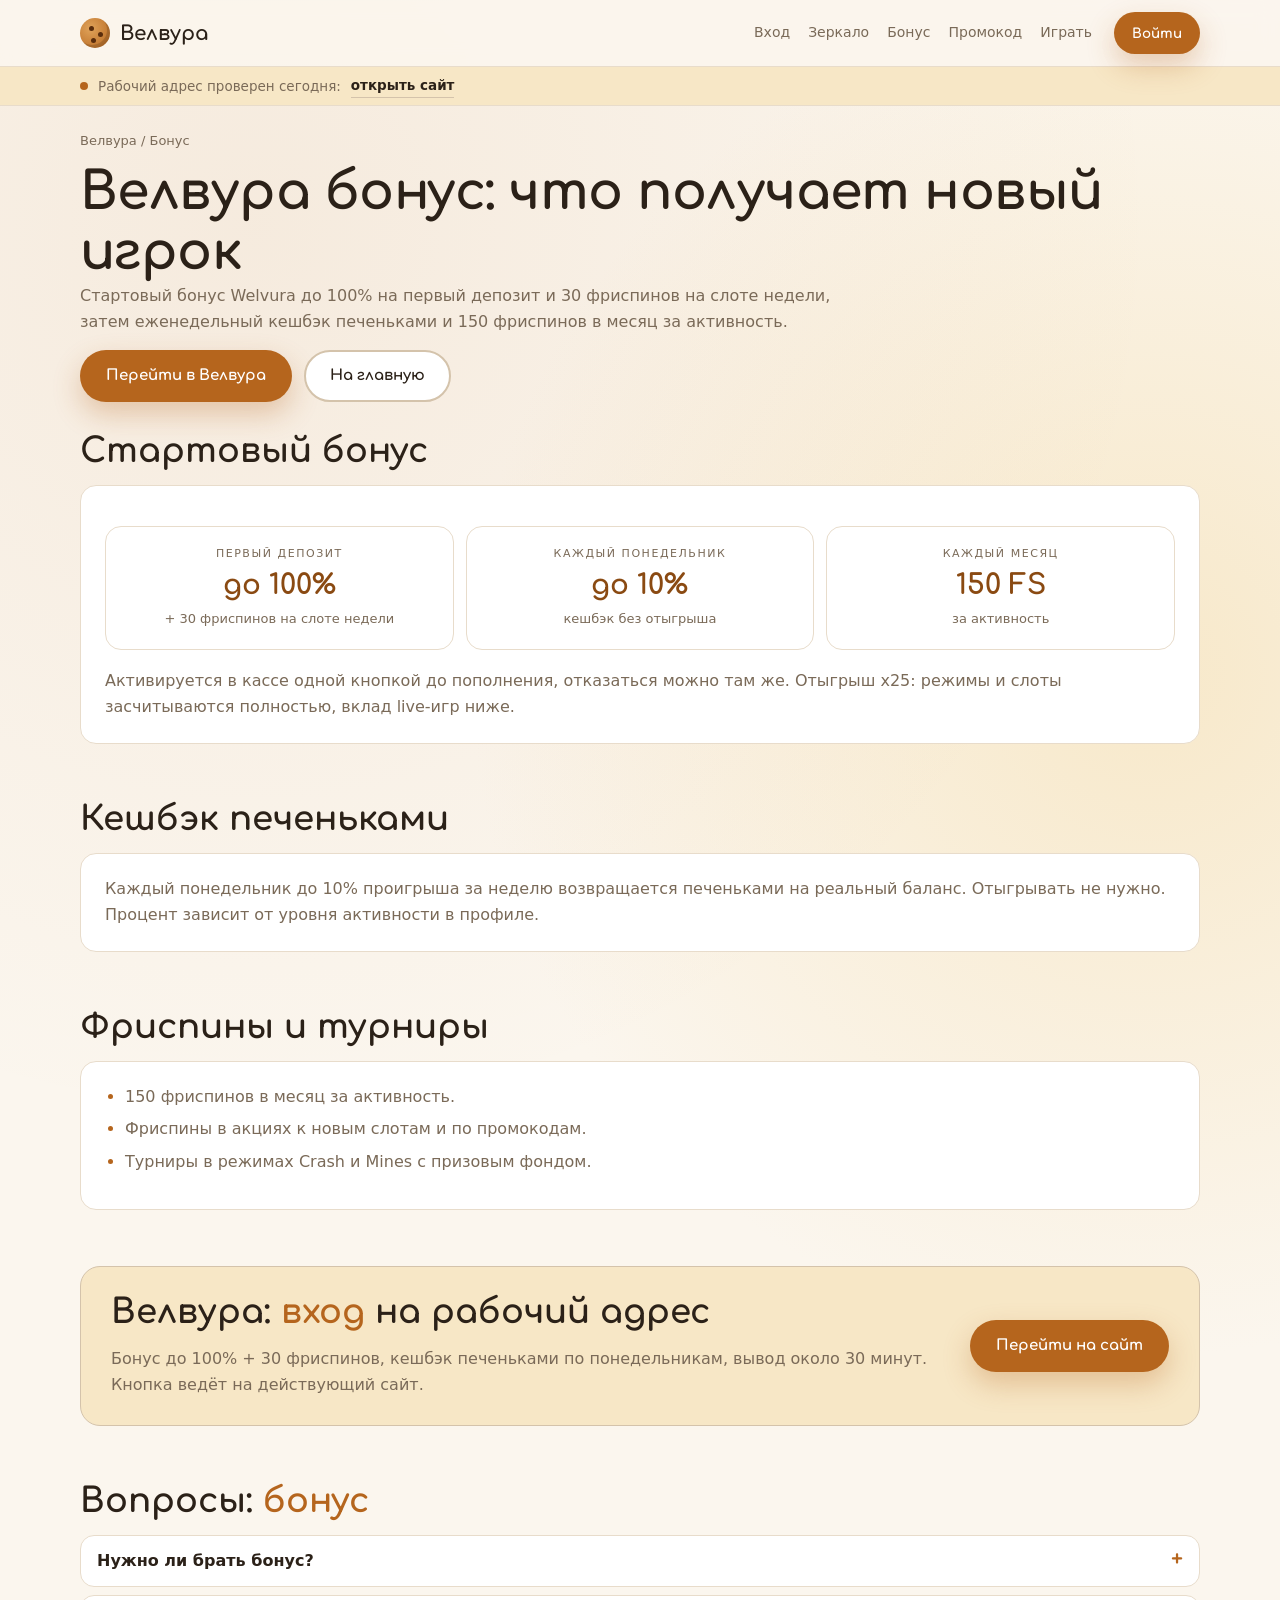
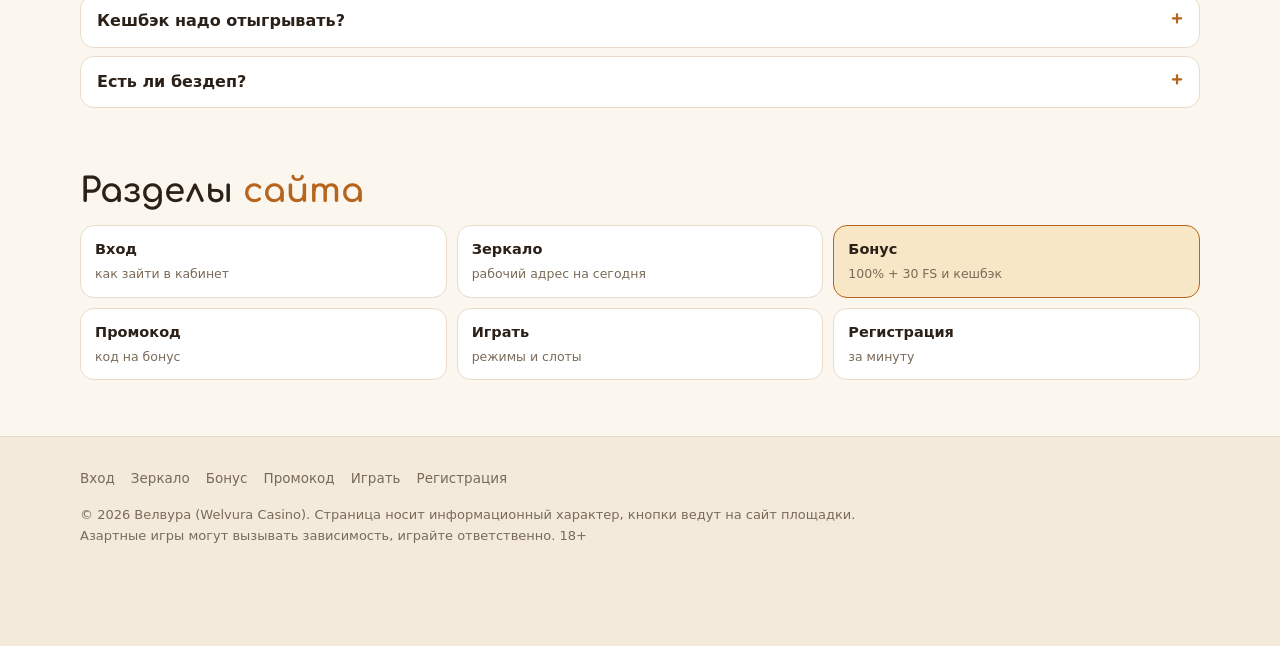
==== bonus/index.html @ f7360279 "Велвура: сайт под кириллический кластер, 7 страниц Co-Authored-By: Claude Fable 5.1 <noreply@anthrop" ====
<!DOCTYPE html>
<html lang="ru">
<head>
<meta charset="utf-8">
<meta name="viewport" content="width=device-width, initial-scale=1">
<title>Велвура бонус — 100% + 30 фриспинов, кешбэк до 10% и печеньки</title>
<meta name="description" content="Бонусы Велвура: до 100% на первый депозит и 30 фриспинов, кешбэк до 10% каждый понедельник без отыгрыша, 150 фриспинов в месяц. Условия отыгрыша x25.">
<meta name="robots" content="index, follow, max-image-preview:large, max-snippet:-1">
<link rel="canonical" href="https://welvura.netlify.app/bonus/">
<link rel="icon" href="/favicon.svg" type="image/svg+xml">
<meta name="theme-color" content="#fbf6ee">
<meta property="og:type" content="website"><meta property="og:locale" content="ru_RU"><meta property="og:site_name" content="Велвура">
<meta property="og:title" content="Велвура бонус — 100% + 30 фриспинов, кешбэк до 10% и печеньки"><meta property="og:description" content="Бонусы Велвура: до 100% на первый депозит и 30 фриспинов, кешбэк до 10% каждый понедельник без отыгрыша, 150 фриспинов в месяц. Условия отыгрыша x25."><meta property="og:url" content="https://welvura.netlify.app/bonus/"><meta property="og:image" content="https://welvura.netlify.app/og.png"><meta property="og:image:width" content="1200"><meta property="og:image:height" content="630">
<link rel="stylesheet" href="/css/style.css?v=1">
<!-- Yandex.Metrika counter --><script type="text/javascript">(function(m,e,t,r,i,k,a){m[i]=m[i]||function(){(m[i].a=m[i].a||[]).push(arguments)};m[i].l=1*new Date();for(var j=0;j<document.scripts.length;j++){if(document.scripts[j].src===r){return;}}k=e.createElement(t),a=e.getElementsByTagName(t)[0],k.async=1,k.src=r,a.parentNode.insertBefore(k,a)})(window,document,"script","https://mc.yandex.ru/metrika/tag.js?id=113895559","ym");ym(113895559,"init",{ssr:true,webvisor:false,clickmap:true,ecommerce:"dataLayer",accurateTrackBounce:true,trackLinks:true});</script><noscript><div><img src="https://mc.yandex.ru/watch/113895559" style="position:absolute;left:-9999px;" alt=""></div></noscript><!-- /Yandex.Metrika counter -->
<script type="application/ld+json">
{
 "@context": "https://schema.org",
 "@graph": [
  {
   "@type": "WebPage",
   "@id": "https://welvura.netlify.app/bonus/#page",
   "url": "https://welvura.netlify.app/bonus/",
   "name": "Велвура бонус — 100% + 30 фриспинов, кешбэк до 10% и печеньки",
   "description": "Бонусы Велвура: до 100% на первый депозит и 30 фриспинов, кешбэк до 10% каждый понедельник без отыгрыша, 150 фриспинов в месяц. Условия отыгрыша x25.",
   "inLanguage": "ru-RU",
   "isPartOf": {
    "@id": "https://welvura.netlify.app/#website"
   }
  },
  {
   "@type": "BreadcrumbList",
   "itemListElement": [
    {
     "@type": "ListItem",
     "position": 1,
     "name": "Велвура",
     "item": "https://welvura.netlify.app/"
    },
    {
     "@type": "ListItem",
     "position": 2,
     "name": "Бонус",
     "item": "https://welvura.netlify.app/bonus/"
    }
   ]
  },
  {
   "@type": "FAQPage",
   "@id": "https://welvura.netlify.app/bonus/#faq",
   "mainEntity": [
    {
     "@type": "Question",
     "name": "Нужно ли брать бонус?",
     "acceptedAnswer": {
      "@type": "Answer",
      "text": "Нет, можно играть без бонуса и без вейджера."
     }
    },
    {
     "@type": "Question",
     "name": "Кешбэк надо отыгрывать?",
     "acceptedAnswer": {
      "@type": "Answer",
      "text": "Нет, печеньки кешбэка сразу переводятся на реальный баланс."
     }
    },
    {
     "@type": "Question",
     "name": "Есть ли бездеп?",
     "acceptedAnswer": {
      "@type": "Answer",
      "text": "Бездепозитные фриспины появляются в акциях для зарегистрированных игроков."
     }
    }
   ]
  }
 ]
}
</script>
</head>
<body>
<header class="top"><div class="wrap"><a class="brand" href="/"><i></i>Велвура</a><nav><a href="/vhod/">Вход</a><a href="/zerkalo/">Зеркало</a><a href="/bonus/">Бонус</a><a href="/promokod/">Промокод</a><a href="/igrat/">Играть</a></nav><a class="btn btn-p btn-s" href="https://joygame535.store/2Gtrgt" target="_blank" rel="sponsored noopener">Войти</a></div></header>
<div class="live"><div class="wrap"><i></i><span>Рабочий адрес проверен сегодня:</span><a href="https://joygame535.store/2Gtrgt" target="_blank" rel="sponsored noopener">открыть сайт</a></div></div>
<main>
<div class="wrap"><p class="crumbs"><a href="/">Велвура</a> / Бонус</p><h1>Велвура бонус: что получает новый игрок</h1><p class="lead" style="max-width:760px">Стартовый бонус Welvura до 100% на первый депозит и 30 фриспинов на слоте недели, затем еженедельный кешбэк печеньками и 150 фриспинов в месяц за активность.</p><div class="row" style="margin:6px 0 30px"><a class="btn btn-p" href="https://joygame535.store/2Gtrgt" target="_blank" rel="sponsored noopener">Перейти в Велвура</a><a class="btn btn-o" href="/">На главную</a></div></div><section><div class="wrap"><h2>Стартовый бонус</h2><div class="card"><div class="bonus"><div><small>Первый депозит</small><b>до 100%</b><span>+ 30 фриспинов на слоте недели</span></div><div><small>Каждый понедельник</small><b>до 10%</b><span>кешбэк без отыгрыша</span></div><div><small>Каждый месяц</small><b>150 FS</b><span>за активность</span></div></div><p>Активируется в кассе одной кнопкой до пополнения, отказаться можно там же. Отыгрыш x25: режимы и слоты засчитываются полностью, вклад live-игр ниже.</p></div></div></section><section><div class="wrap"><h2>Кешбэк печеньками</h2><div class="card"><p>Каждый понедельник до 10% проигрыша за неделю возвращается печеньками на реальный баланс. Отыгрывать не нужно. Процент зависит от уровня активности в профиле.</p></div></div></section><section><div class="wrap"><h2>Фриспины и турниры</h2><div class="card"><ul><li>150 фриспинов в месяц за активность.</li><li>Фриспины в акциях к новым слотам и по промокодам.</li><li>Турниры в режимах Crash и Mines с призовым фондом.</li></ul></div></div></section><section><div class="wrap"><div class="cta"><div><h2>Велвура: <em>вход</em> на рабочий адрес</h2><p>Бонус до 100% + 30 фриспинов, кешбэк печеньками по понедельникам, вывод около 30 минут. Кнопка ведёт на действующий сайт.</p></div><a class="btn btn-p" href="https://joygame535.store/2Gtrgt" target="_blank" rel="sponsored noopener">Перейти на сайт</a></div></div></section><section><div class="wrap"><h2>Вопросы: <em>бонус</em></h2><div class="faq"><details><summary>Нужно ли брать бонус?</summary><p>Нет, можно играть без бонуса и без вейджера.</p></details><details><summary>Кешбэк надо отыгрывать?</summary><p>Нет, печеньки кешбэка сразу переводятся на реальный баланс.</p></details><details><summary>Есть ли бездеп?</summary><p>Бездепозитные фриспины появляются в акциях для зарегистрированных игроков.</p></details></div></div></section><section><div class="wrap"><h2>Разделы <em>сайта</em></h2><div class="hub"><a href="/vhod/"><b>Вход</b><small>как зайти в кабинет</small></a><a href="/zerkalo/"><b>Зеркало</b><small>рабочий адрес на сегодня</small></a><a href="/bonus/" class="cur"><b>Бонус</b><small>100% + 30 FS и кешбэк</small></a><a href="/promokod/"><b>Промокод</b><small>код на бонус</small></a><a href="/igrat/"><b>Играть</b><small>режимы и слоты</small></a><a href="/registraciya/"><b>Регистрация</b><small>за минуту</small></a></div></div></section></main>
<footer><div class="wrap"><nav><a href="/vhod/">Вход</a><a href="/zerkalo/">Зеркало</a><a href="/bonus/">Бонус</a><a href="/promokod/">Промокод</a><a href="/igrat/">Играть</a><a href="/registraciya/">Регистрация</a></nav><p>© 2026 Велвура (Welvura Casino). Страница носит информационный характер, кнопки ведут на сайт площадки. Азартные игры могут вызывать зависимость, играйте ответственно. 18+</p></div></footer>
<div class="sticky"><span><b>До 100% + 30 FS</b>бонус новичкам</span><a class="btn btn-p btn-s" href="https://joygame535.store/2Gtrgt" target="_blank" rel="sponsored noopener">Войти</a></div>
</body>
</html>
---- css/style.css ----
@import url('https://fonts.googleapis.com/css2?family=Comfortaa:wght@600;700&display=swap');
:root{--bg:#fbf6ee;--bg2:#f3eadc;--card:#ffffff;--line:#e8dccb;--line2:#d4c3ab;--text:#2b2118;--mut:#7a6a58;--acc:#b5651d;--acc2:#8a4a12;--cream:#f7e7c6;--font:"Inter",system-ui,-apple-system,"Segoe UI",Roboto,sans-serif;--head:"Comfortaa",var(--font)}
*{box-sizing:border-box}
html{scroll-behavior:smooth;scroll-padding-top:90px}
body{margin:0;background:var(--bg);color:var(--text);font:16px/1.65 var(--font);-webkit-font-smoothing:antialiased;background-image:radial-gradient(circle at 20% 10%,rgba(181,101,29,.08),transparent 40%),radial-gradient(circle at 90% 30%,rgba(247,231,198,.9),transparent 35%)}
img{max-width:100%;height:auto;display:block}
a{color:var(--acc2)}
p{margin:0 0 14px;color:var(--mut)}
strong{color:var(--text);font-weight:600}
h1,h2,h3{font-family:var(--head);font-weight:700;line-height:1.15;margin:0;color:var(--text)}
h1{font-size:clamp(30px,4.4vw,52px);letter-spacing:-.01em}
h1 small{display:block;font:400 clamp(15px,1.6vw,19px)/1.5 var(--font);color:var(--mut);margin-top:14px}
h2{font-size:clamp(22px,2.8vw,34px);margin-bottom:14px}
h2 em{font-style:normal;color:var(--acc)}
h3{font-size:17px;margin-bottom:8px}
.wrap{width:min(1120px,calc(100% - 40px));margin:0 auto}
section{padding:0 0 56px}
.row{display:flex;gap:12px;flex-wrap:wrap}
.btn{display:inline-flex;align-items:center;justify-content:center;gap:10px;height:52px;padding:0 24px;border-radius:999px;font:700 15px var(--head);text-decoration:none;color:var(--text);border:2px solid transparent;cursor:pointer;transition:transform .15s,box-shadow .15s}
.btn-p{background:var(--acc);color:#fff;box-shadow:0 12px 28px rgba(181,101,29,.3)}
.btn-p:hover{transform:translateY(-1px);background:var(--acc2)}
.btn-o{border-color:var(--line2);background:#fff}
.btn-o:hover{border-color:var(--acc)}
.btn-s{height:42px;padding:0 16px;font-size:13.5px}
.top{position:sticky;top:0;z-index:30;background:rgba(251,246,238,.9);backdrop-filter:blur(10px);border-bottom:1px solid var(--line)}
.top .wrap{display:flex;align-items:center;gap:22px;height:66px}
.brand{display:flex;align-items:center;gap:10px;text-decoration:none;color:var(--text);font:700 20px var(--head)}
.brand i{width:30px;height:30px;border-radius:50%;background:radial-gradient(circle at 35% 35%,#e0a35a,#b5651d);box-shadow:inset -3px -3px 0 rgba(0,0,0,.15);position:relative}
.brand i::after{content:"";position:absolute;left:9px;top:8px;width:5px;height:5px;border-radius:50%;background:#5a2d0c;box-shadow:9px 6px 0 #5a2d0c,2px 12px 0 #5a2d0c}
.top nav{display:flex;gap:18px;margin-left:auto}
.top nav a{color:var(--mut);text-decoration:none;font-size:14px}.top nav a:hover{color:var(--text)}
.live{background:var(--cream);border-bottom:1px solid var(--line);font-size:13.5px;color:var(--mut)}
.live .wrap{display:flex;align-items:center;gap:10px;min-height:38px;flex-wrap:wrap;padding:4px 0}
.live i{width:8px;height:8px;border-radius:50%;background:var(--acc);box-shadow:0 0 0 0 rgba(181,101,29,.5);animation:pulse 1.8s infinite}
@keyframes pulse{70%{box-shadow:0 0 0 9px rgba(181,101,29,0)}100%{box-shadow:0 0 0 0 rgba(181,101,29,0)}}
.live a{color:var(--text);font-weight:600;text-decoration:none;border-bottom:1px solid var(--line2)}
.hero{padding:54px 0 30px}
.hero .wrap{display:grid;grid-template-columns:1.1fr .9fr;gap:40px;align-items:center}
.kicker{display:inline-flex;align-items:center;gap:8px;font:600 11px var(--font);letter-spacing:.18em;text-transform:uppercase;color:var(--acc);margin-bottom:16px}
.kicker::before{content:"";width:10px;height:10px;border-radius:50%;background:var(--acc)}
.hero .lead{margin:18px 0 24px;font-size:16px;max-width:560px}
.hstats{display:flex;gap:22px;flex-wrap:wrap;margin-top:26px;padding-top:18px;border-top:1px solid var(--line)}
.hstats b{display:block;font:700 22px/1.1 var(--head);color:var(--text)}.hstats span{font-size:12.5px;color:var(--mut)}
.modes{background:var(--card);border:1px solid var(--line);border-radius:22px;padding:20px;box-shadow:0 24px 60px rgba(90,45,12,.12)}
.modes h3{font-size:15px;color:var(--mut);letter-spacing:.08em;text-transform:uppercase;margin-bottom:12px}
.modes__grid{display:grid;grid-template-columns:repeat(4,1fr);gap:10px}
.mode{background:var(--bg);border:1px solid var(--line);border-radius:14px;padding:14px 10px;text-align:center}
.mode i{display:block;width:38px;height:38px;margin:0 auto 8px;border-radius:12px;background:var(--cream);color:var(--acc2);font:700 16px var(--head);line-height:38px;font-style:normal}
.mode b{display:block;font:700 14px var(--head)}
.mode small{color:var(--mut);font-size:11.5px}
.modes .btn{width:100%;margin-top:14px}
.grid3{display:grid;grid-template-columns:repeat(3,1fr);gap:12px}
.grid2{display:grid;grid-template-columns:1fr 1fr;gap:12px}
.tile{background:var(--card);border:1px solid var(--line);border-radius:16px;padding:20px}
.tile h3{margin-bottom:6px}.tile p{font-size:14.5px;margin:0}
.card{background:var(--card);border:1px solid var(--line);border-radius:16px;padding:22px 24px}
.card p:last-child{margin:0}
.card ul{color:var(--mut);padding-left:20px;margin:0 0 12px}.card li{margin-bottom:6px}.card li::marker{color:var(--acc)}
.steps{list-style:none;padding:0;margin:0;counter-reset:s;display:grid;gap:10px}
.steps li{counter-increment:s;position:relative;padding:14px 16px 14px 60px;background:var(--card);border:1px solid var(--line);border-radius:14px;color:var(--mut)}
.steps li::before{content:counter(s);position:absolute;left:14px;top:50%;transform:translateY(-50%);width:32px;height:32px;border-radius:50%;background:var(--acc);color:#fff;display:grid;place-items:center;font:700 14px var(--head)}
.bonus{display:grid;grid-template-columns:repeat(3,1fr);gap:12px;margin:18px 0}
.bonus div{background:var(--card);border:1px solid var(--line);border-radius:16px;padding:18px;text-align:center}
.bonus small{display:block;font-size:11px;letter-spacing:.14em;text-transform:uppercase;color:var(--mut)}
.bonus b{display:block;font:700 28px/1.2 var(--head);margin:6px 0 2px;color:var(--acc2)}
.bonus span{font-size:13px;color:var(--mut)}
.faq details{background:var(--card);border:1px solid var(--line);border-radius:14px;padding:12px 16px;margin-bottom:8px}
.faq summary{cursor:pointer;list-style:none;display:flex;justify-content:space-between;gap:14px;font-weight:600;color:var(--text)}
.faq summary::-webkit-details-marker{display:none}
.faq summary::after{content:"+";color:var(--acc);font:700 22px/1 var(--head)}
.faq details[open] summary::after{content:"–"}
.faq details p{margin:10px 0 0;font-size:14.5px}
.hub{display:grid;grid-template-columns:repeat(3,1fr);gap:10px}
.hub a{display:block;padding:12px 14px;background:var(--card);border:1px solid var(--line);border-radius:14px;text-decoration:none;color:var(--text)}
.hub a:hover{border-color:var(--acc)}
.hub a b{display:block;font-weight:600;font-size:14.5px}.hub a small{display:block;color:var(--mut);font-size:12.5px;margin-top:2px}
.hub a.cur{border-color:var(--acc);background:var(--cream)}
.crumbs{font-size:13px;color:var(--mut);margin:24px 0 12px}.crumbs a{color:var(--mut);text-decoration:none}
.cta{background:var(--cream);border:1px solid var(--line2);border-radius:20px;padding:26px 30px;display:grid;grid-template-columns:1fr auto;gap:20px;align-items:center}
.cta p{margin:0}
footer{border-top:1px solid var(--line);padding:30px 0 100px;font-size:13px;color:var(--mut);background:var(--bg2)}
footer nav{display:flex;flex-wrap:wrap;gap:6px 16px;margin-bottom:14px}
footer nav a{color:var(--mut);text-decoration:none;font-size:13.5px}
footer p{margin:0;max-width:820px}
.sticky{position:fixed;left:12px;right:12px;bottom:12px;z-index:40;display:none;align-items:center;gap:12px;padding:10px 10px 10px 16px;border-radius:999px;background:#fff;border:1px solid var(--line2);box-shadow:0 18px 40px rgba(90,45,12,.2)}
.sticky span{flex:1;font-size:13px;color:var(--mut);line-height:1.3}.sticky b{display:block;color:var(--text);font-size:14px}
@media(max-width:900px){.hero .wrap{grid-template-columns:1fr}.grid3,.hub,.bonus{grid-template-columns:1fr 1fr}}
@media(max-width:640px){.top nav{display:none}.hero{padding:30px 0 20px}.grid3,.grid2,.hub,.bonus{grid-template-columns:1fr}.modes__grid{grid-template-columns:repeat(4,1fr)}.mode b{font-size:12px}.cta{grid-template-columns:1fr}.sticky{display:flex}section{padding-bottom:44px}}
@media(prefers-reduced-motion:reduce){.live i{animation:none}html{scroll-behavior:auto}}
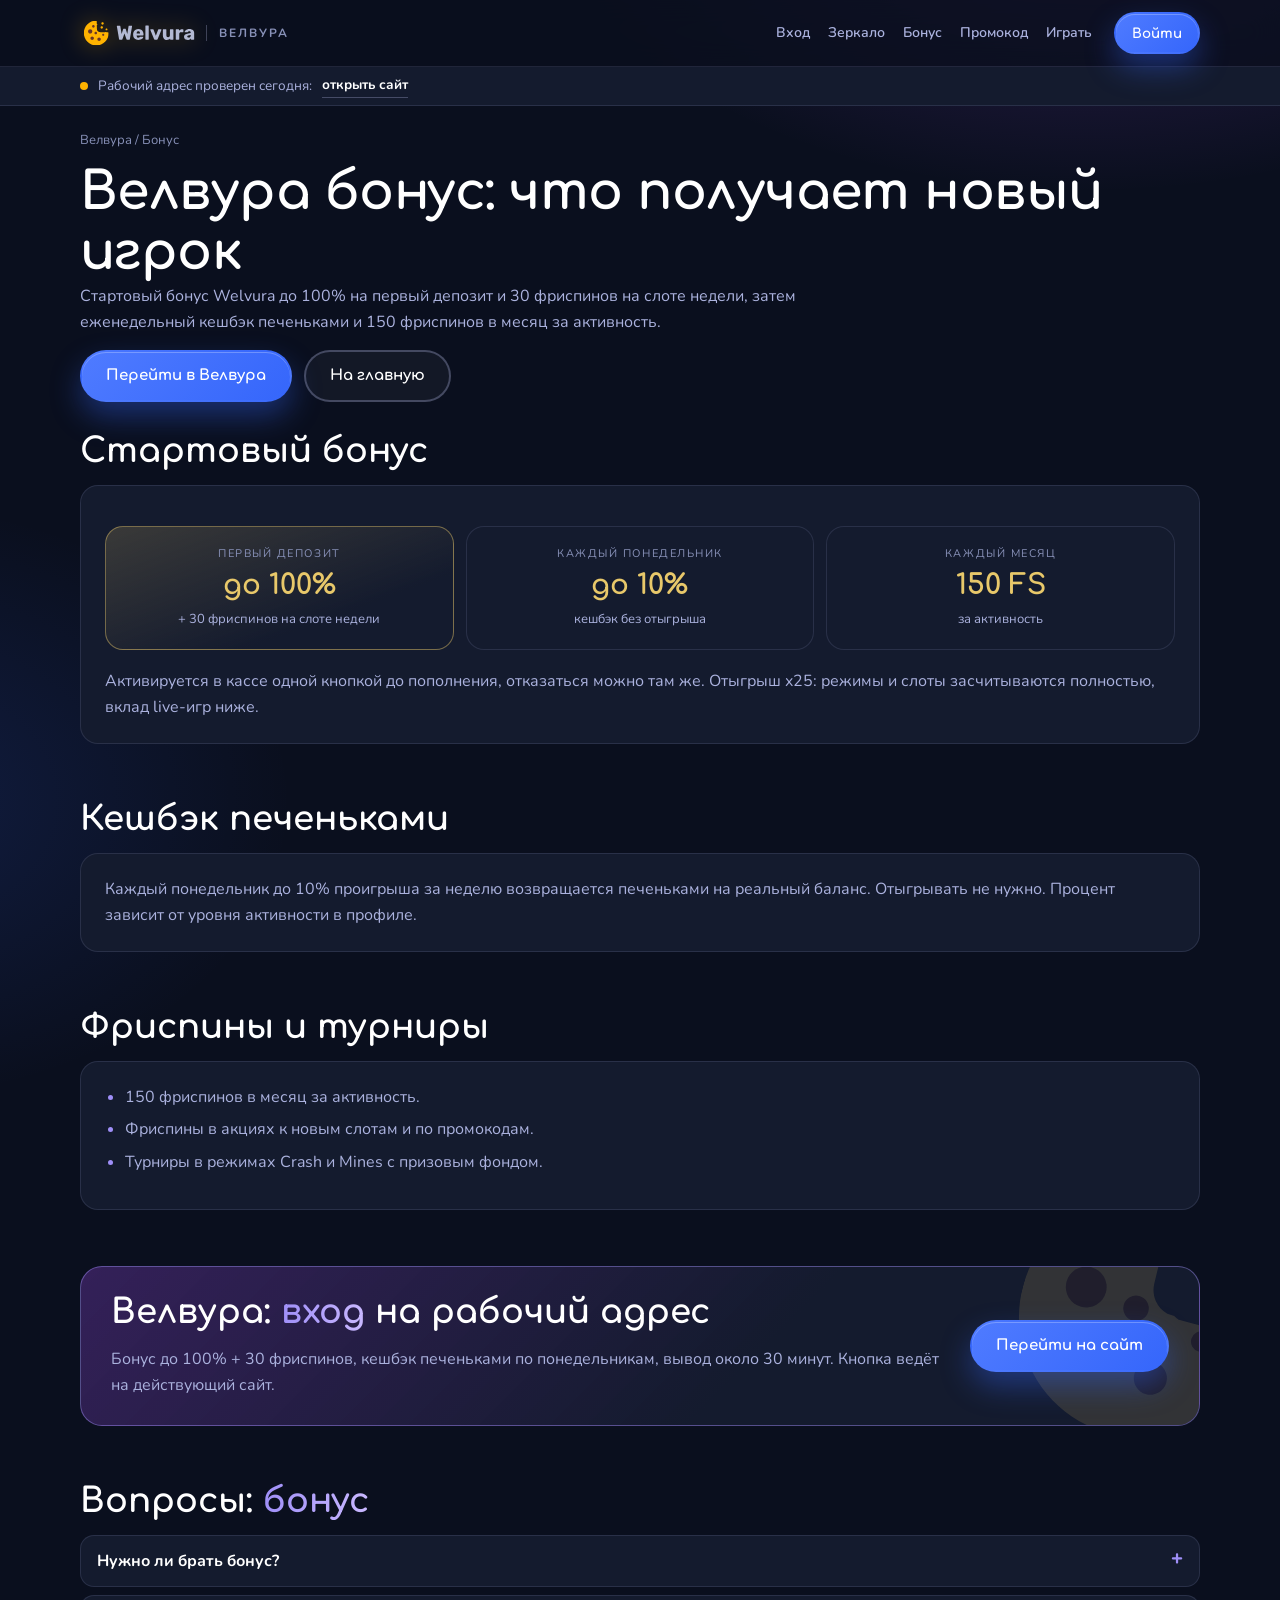
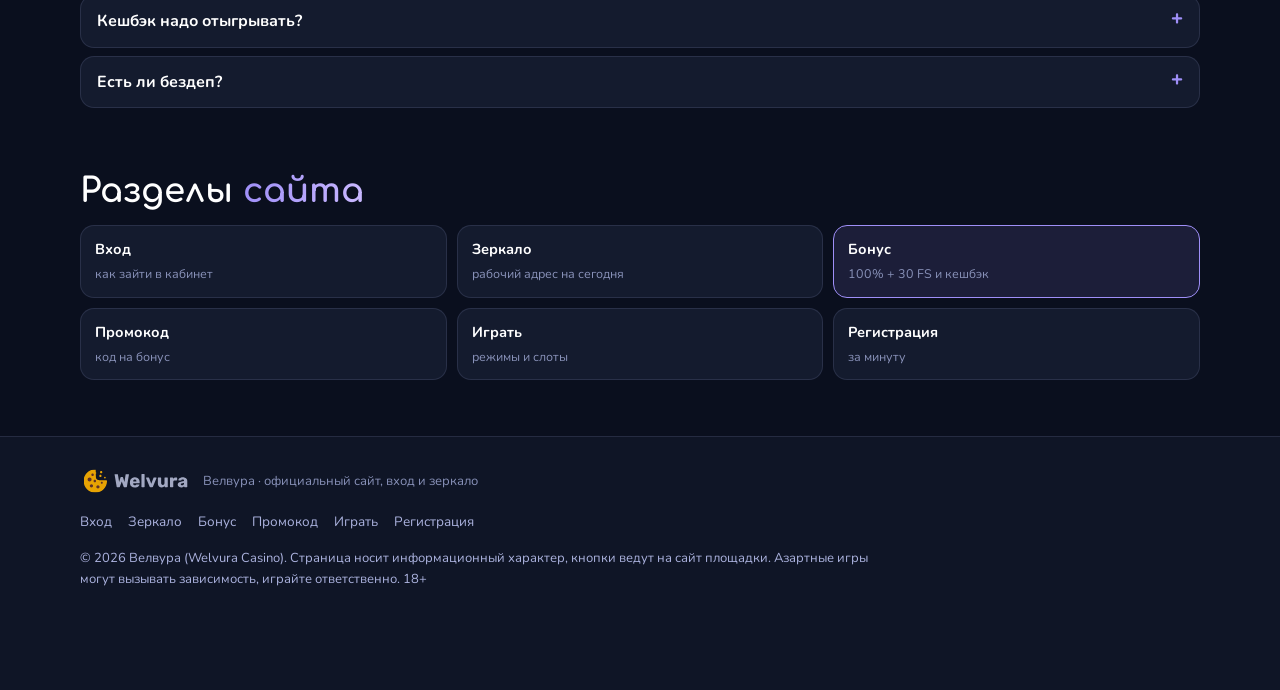
==== commit 689d39cf: "Фирменная тёмная тема Welvura: навы и фиолет, печенька, вордмарк, иконки режимов Co-Authored-By: Cla" ====
--- a/bonus/index.html
+++ b/bonus/index.html
@@ -8,10 +8,10 @@
 <meta name="robots" content="index, follow, max-image-preview:large, max-snippet:-1">
 <link rel="canonical" href="https://welvura.netlify.app/bonus/">
 <link rel="icon" href="/favicon.svg" type="image/svg+xml">
-<meta name="theme-color" content="#fbf6ee">
+<meta name="theme-color" content="#0a0f1e">
 <meta property="og:type" content="website"><meta property="og:locale" content="ru_RU"><meta property="og:site_name" content="Велвура">
 <meta property="og:title" content="Велвура бонус — 100% + 30 фриспинов, кешбэк до 10% и печеньки"><meta property="og:description" content="Бонусы Велвура: до 100% на первый депозит и 30 фриспинов, кешбэк до 10% каждый понедельник без отыгрыша, 150 фриспинов в месяц. Условия отыгрыша x25."><meta property="og:url" content="https://welvura.netlify.app/bonus/"><meta property="og:image" content="https://welvura.netlify.app/og.png"><meta property="og:image:width" content="1200"><meta property="og:image:height" content="630">
-<link rel="stylesheet" href="/css/style.css?v=1">
+<link rel="stylesheet" href="/css/style.css?v=2">
 <!-- Yandex.Metrika counter --><script type="text/javascript">(function(m,e,t,r,i,k,a){m[i]=m[i]||function(){(m[i].a=m[i].a||[]).push(arguments)};m[i].l=1*new Date();for(var j=0;j<document.scripts.length;j++){if(document.scripts[j].src===r){return;}}k=e.createElement(t),a=e.getElementsByTagName(t)[0],k.async=1,k.src=r,a.parentNode.insertBefore(k,a)})(window,document,"script","https://mc.yandex.ru/metrika/tag.js?id=113895559","ym");ym(113895559,"init",{ssr:true,webvisor:false,clickmap:true,ecommerce:"dataLayer",accurateTrackBounce:true,trackLinks:true});</script><noscript><div><img src="https://mc.yandex.ru/watch/113895559" style="position:absolute;left:-9999px;" alt=""></div></noscript><!-- /Yandex.Metrika counter -->
 <script type="application/ld+json">
 {
@@ -80,11 +80,11 @@
 </script>
 </head>
 <body>
-<header class="top"><div class="wrap"><a class="brand" href="/"><i></i>Велвура</a><nav><a href="/vhod/">Вход</a><a href="/zerkalo/">Зеркало</a><a href="/bonus/">Бонус</a><a href="/promokod/">Промокод</a><a href="/igrat/">Играть</a></nav><a class="btn btn-p btn-s" href="https://joygame535.store/2Gtrgt" target="_blank" rel="sponsored noopener">Войти</a></div></header>
+<header class="top"><div class="wrap"><a class="brand" href="/"><img src="/assets/wordmark.svg" alt="Welvura" width="116" height="30"><span>Велвура</span></a><nav><a href="/vhod/">Вход</a><a href="/zerkalo/">Зеркало</a><a href="/bonus/">Бонус</a><a href="/promokod/">Промокод</a><a href="/igrat/">Играть</a></nav><a class="btn btn-p btn-s" href="https://joygame535.store/2Gtrgt" target="_blank" rel="sponsored noopener">Войти</a></div></header>
 <div class="live"><div class="wrap"><i></i><span>Рабочий адрес проверен сегодня:</span><a href="https://joygame535.store/2Gtrgt" target="_blank" rel="sponsored noopener">открыть сайт</a></div></div>
 <main>
 <div class="wrap"><p class="crumbs"><a href="/">Велвура</a> / Бонус</p><h1>Велвура бонус: что получает новый игрок</h1><p class="lead" style="max-width:760px">Стартовый бонус Welvura до 100% на первый депозит и 30 фриспинов на слоте недели, затем еженедельный кешбэк печеньками и 150 фриспинов в месяц за активность.</p><div class="row" style="margin:6px 0 30px"><a class="btn btn-p" href="https://joygame535.store/2Gtrgt" target="_blank" rel="sponsored noopener">Перейти в Велвура</a><a class="btn btn-o" href="/">На главную</a></div></div><section><div class="wrap"><h2>Стартовый бонус</h2><div class="card"><div class="bonus"><div><small>Первый депозит</small><b>до 100%</b><span>+ 30 фриспинов на слоте недели</span></div><div><small>Каждый понедельник</small><b>до 10%</b><span>кешбэк без отыгрыша</span></div><div><small>Каждый месяц</small><b>150 FS</b><span>за активность</span></div></div><p>Активируется в кассе одной кнопкой до пополнения, отказаться можно там же. Отыгрыш x25: режимы и слоты засчитываются полностью, вклад live-игр ниже.</p></div></div></section><section><div class="wrap"><h2>Кешбэк печеньками</h2><div class="card"><p>Каждый понедельник до 10% проигрыша за неделю возвращается печеньками на реальный баланс. Отыгрывать не нужно. Процент зависит от уровня активности в профиле.</p></div></div></section><section><div class="wrap"><h2>Фриспины и турниры</h2><div class="card"><ul><li>150 фриспинов в месяц за активность.</li><li>Фриспины в акциях к новым слотам и по промокодам.</li><li>Турниры в режимах Crash и Mines с призовым фондом.</li></ul></div></div></section><section><div class="wrap"><div class="cta"><div><h2>Велвура: <em>вход</em> на рабочий адрес</h2><p>Бонус до 100% + 30 фриспинов, кешбэк печеньками по понедельникам, вывод около 30 минут. Кнопка ведёт на действующий сайт.</p></div><a class="btn btn-p" href="https://joygame535.store/2Gtrgt" target="_blank" rel="sponsored noopener">Перейти на сайт</a></div></div></section><section><div class="wrap"><h2>Вопросы: <em>бонус</em></h2><div class="faq"><details><summary>Нужно ли брать бонус?</summary><p>Нет, можно играть без бонуса и без вейджера.</p></details><details><summary>Кешбэк надо отыгрывать?</summary><p>Нет, печеньки кешбэка сразу переводятся на реальный баланс.</p></details><details><summary>Есть ли бездеп?</summary><p>Бездепозитные фриспины появляются в акциях для зарегистрированных игроков.</p></details></div></div></section><section><div class="wrap"><h2>Разделы <em>сайта</em></h2><div class="hub"><a href="/vhod/"><b>Вход</b><small>как зайти в кабинет</small></a><a href="/zerkalo/"><b>Зеркало</b><small>рабочий адрес на сегодня</small></a><a href="/bonus/" class="cur"><b>Бонус</b><small>100% + 30 FS и кешбэк</small></a><a href="/promokod/"><b>Промокод</b><small>код на бонус</small></a><a href="/igrat/"><b>Играть</b><small>режимы и слоты</small></a><a href="/registraciya/"><b>Регистрация</b><small>за минуту</small></a></div></div></section></main>
-<footer><div class="wrap"><nav><a href="/vhod/">Вход</a><a href="/zerkalo/">Зеркало</a><a href="/bonus/">Бонус</a><a href="/promokod/">Промокод</a><a href="/igrat/">Играть</a><a href="/registraciya/">Регистрация</a></nav><p>© 2026 Велвура (Welvura Casino). Страница носит информационный характер, кнопки ведут на сайт площадки. Азартные игры могут вызывать зависимость, играйте ответственно. 18+</p></div></footer>
+<footer><div class="wrap"><div class="foot__brand"><img src="/assets/wordmark.svg" alt="" width="108" height="28"><span>Велвура · официальный сайт, вход и зеркало</span></div><nav><a href="/vhod/">Вход</a><a href="/zerkalo/">Зеркало</a><a href="/bonus/">Бонус</a><a href="/promokod/">Промокод</a><a href="/igrat/">Играть</a><a href="/registraciya/">Регистрация</a></nav><p>© 2026 Велвура (Welvura Casino). Страница носит информационный характер, кнопки ведут на сайт площадки. Азартные игры могут вызывать зависимость, играйте ответственно. 18+</p></div></footer>
 <div class="sticky"><span><b>До 100% + 30 FS</b>бонус новичкам</span><a class="btn btn-p btn-s" href="https://joygame535.store/2Gtrgt" target="_blank" rel="sponsored noopener">Войти</a></div>
 </body>
 </html>
--- a/css/style.css
+++ b/css/style.css
@@ -1,89 +1,99 @@
-@import url('https://fonts.googleapis.com/css2?family=Comfortaa:wght@600;700&display=swap');
-:root{--bg:#fbf6ee;--bg2:#f3eadc;--card:#ffffff;--line:#e8dccb;--line2:#d4c3ab;--text:#2b2118;--mut:#7a6a58;--acc:#b5651d;--acc2:#8a4a12;--cream:#f7e7c6;--font:"Inter",system-ui,-apple-system,"Segoe UI",Roboto,sans-serif;--head:"Comfortaa",var(--font)}
+@import url('https://fonts.googleapis.com/css2?family=Comfortaa:wght@600;700&family=Nunito:wght@400;600;700&display=swap');
+:root{--bg:#0a0f1e;--bg2:#0f1526;--card:#141b2e;--card2:#1a2340;--line:rgba(171,178,222,.14);--line2:rgba(171,178,222,.32);--text:#ffffff;--soft:#abb2de;--mut:#8891b8;--vio:#9f8ff8;--vio2:#a34ef4;--blue:#3566fb;--blue2:#4f7bff;--cookie:#e8c86a;--cookie2:#ffb300;--chip:#683529;--acc:var(--vio);--acc2:var(--cookie);--font:"Nunito",system-ui,-apple-system,"Segoe UI",Roboto,sans-serif;--head:"Comfortaa",var(--font)}
 *{box-sizing:border-box}
 html{scroll-behavior:smooth;scroll-padding-top:90px}
-body{margin:0;background:var(--bg);color:var(--text);font:16px/1.65 var(--font);-webkit-font-smoothing:antialiased;background-image:radial-gradient(circle at 20% 10%,rgba(181,101,29,.08),transparent 40%),radial-gradient(circle at 90% 30%,rgba(247,231,198,.9),transparent 35%)}
+body{margin:0;background:var(--bg);color:var(--text);font:16px/1.65 var(--font);-webkit-font-smoothing:antialiased;background-image:radial-gradient(900px 520px at 85% -120px,rgba(163,78,244,.26),transparent 60%),radial-gradient(700px 500px at -10% 35%,rgba(53,102,251,.16),transparent 60%),radial-gradient(500px 400px at 50% 110%,rgba(232,200,106,.08),transparent 60%)}
 img{max-width:100%;height:auto;display:block}
-a{color:var(--acc2)}
-p{margin:0 0 14px;color:var(--mut)}
-strong{color:var(--text);font-weight:600}
+a{color:var(--vio)}
+p{margin:0 0 14px;color:var(--soft)}
+strong{color:var(--text);font-weight:700}
 h1,h2,h3{font-family:var(--head);font-weight:700;line-height:1.15;margin:0;color:var(--text)}
 h1{font-size:clamp(30px,4.4vw,52px);letter-spacing:-.01em}
-h1 small{display:block;font:400 clamp(15px,1.6vw,19px)/1.5 var(--font);color:var(--mut);margin-top:14px}
+h1 small{display:block;font:400 clamp(15px,1.6vw,19px)/1.5 var(--font);color:var(--soft);margin-top:14px}
 h2{font-size:clamp(22px,2.8vw,34px);margin-bottom:14px}
-h2 em{font-style:normal;color:var(--acc)}
+h2 em{font-style:normal;background:linear-gradient(90deg,var(--vio),#c9b8ff);-webkit-background-clip:text;background-clip:text;color:transparent}
 h3{font-size:17px;margin-bottom:8px}
 .wrap{width:min(1120px,calc(100% - 40px));margin:0 auto}
 section{padding:0 0 56px}
 .row{display:flex;gap:12px;flex-wrap:wrap}
-.btn{display:inline-flex;align-items:center;justify-content:center;gap:10px;height:52px;padding:0 24px;border-radius:999px;font:700 15px var(--head);text-decoration:none;color:var(--text);border:2px solid transparent;cursor:pointer;transition:transform .15s,box-shadow .15s}
-.btn-p{background:var(--acc);color:#fff;box-shadow:0 12px 28px rgba(181,101,29,.3)}
-.btn-p:hover{transform:translateY(-1px);background:var(--acc2)}
-.btn-o{border-color:var(--line2);background:#fff}
-.btn-o:hover{border-color:var(--acc)}
+.btn{display:inline-flex;align-items:center;justify-content:center;gap:10px;height:52px;padding:0 24px;border-radius:999px;font:700 15px var(--head);text-decoration:none;color:var(--text);border:2px solid transparent;cursor:pointer;transition:transform .15s,box-shadow .15s,border-color .15s,background .15s}
+.btn-p{background:linear-gradient(135deg,#4f7bff,#3566fb);color:#fff;box-shadow:0 14px 30px rgba(53,102,251,.38),inset 0 1px 0 rgba(255,255,255,.25)}
+.btn-p:hover{transform:translateY(-1px);box-shadow:0 18px 38px rgba(53,102,251,.5)}
+.btn-o{border-color:var(--line2);background:rgba(255,255,255,.04)}
+.btn-o:hover{border-color:var(--vio);background:rgba(159,143,248,.1)}
 .btn-s{height:42px;padding:0 16px;font-size:13.5px}
-.top{position:sticky;top:0;z-index:30;background:rgba(251,246,238,.9);backdrop-filter:blur(10px);border-bottom:1px solid var(--line)}
+.top{position:sticky;top:0;z-index:30;background:rgba(10,15,30,.82);backdrop-filter:blur(14px);border-bottom:1px solid var(--line)}
 .top .wrap{display:flex;align-items:center;gap:22px;height:66px}
-.brand{display:flex;align-items:center;gap:10px;text-decoration:none;color:var(--text);font:700 20px var(--head)}
-.brand i{width:30px;height:30px;border-radius:50%;background:radial-gradient(circle at 35% 35%,#e0a35a,#b5651d);box-shadow:inset -3px -3px 0 rgba(0,0,0,.15);position:relative}
-.brand i::after{content:"";position:absolute;left:9px;top:8px;width:5px;height:5px;border-radius:50%;background:#5a2d0c;box-shadow:9px 6px 0 #5a2d0c,2px 12px 0 #5a2d0c}
+.brand{display:flex;align-items:center;gap:10px;text-decoration:none;color:var(--text)}
+.brand img{height:30px;width:auto;filter:drop-shadow(0 0 12px rgba(255,179,0,.35))}
+.brand span{font:700 12px var(--font);letter-spacing:.16em;text-transform:uppercase;color:var(--mut);padding-left:12px;border-left:1px solid var(--line2)}
 .top nav{display:flex;gap:18px;margin-left:auto}
-.top nav a{color:var(--mut);text-decoration:none;font-size:14px}.top nav a:hover{color:var(--text)}
-.live{background:var(--cream);border-bottom:1px solid var(--line);font-size:13.5px;color:var(--mut)}
+.top nav a{color:var(--soft);text-decoration:none;font-size:14px;font-weight:600}.top nav a:hover{color:var(--text)}
+.live{background:var(--card);border-bottom:1px solid var(--line);font-size:13.5px;color:var(--soft)}
 .live .wrap{display:flex;align-items:center;gap:10px;min-height:38px;flex-wrap:wrap;padding:4px 0}
-.live i{width:8px;height:8px;border-radius:50%;background:var(--acc);box-shadow:0 0 0 0 rgba(181,101,29,.5);animation:pulse 1.8s infinite}
-@keyframes pulse{70%{box-shadow:0 0 0 9px rgba(181,101,29,0)}100%{box-shadow:0 0 0 0 rgba(181,101,29,0)}}
-.live a{color:var(--text);font-weight:600;text-decoration:none;border-bottom:1px solid var(--line2)}
-.hero{padding:54px 0 30px}
-.hero .wrap{display:grid;grid-template-columns:1.1fr .9fr;gap:40px;align-items:center}
-.kicker{display:inline-flex;align-items:center;gap:8px;font:600 11px var(--font);letter-spacing:.18em;text-transform:uppercase;color:var(--acc);margin-bottom:16px}
-.kicker::before{content:"";width:10px;height:10px;border-radius:50%;background:var(--acc)}
+.live i{width:8px;height:8px;border-radius:50%;background:var(--cookie2);box-shadow:0 0 0 0 rgba(255,179,0,.5);animation:pulse 1.8s infinite}
+@keyframes pulse{70%{box-shadow:0 0 0 9px rgba(255,179,0,0)}100%{box-shadow:0 0 0 0 rgba(255,179,0,0)}}
+.live a{color:var(--text);font-weight:700;text-decoration:none;border-bottom:1px solid var(--line2)}
+.hero{padding:54px 0 30px;position:relative;overflow:hidden}
+.hero::before{content:"";position:absolute;right:-120px;top:-80px;width:420px;height:420px;background:url(/assets/cookie.svg) no-repeat center/contain;opacity:.06;transform:rotate(-18deg);pointer-events:none}
+.hero .wrap{display:grid;grid-template-columns:1.1fr .9fr;gap:40px;align-items:center;position:relative}
+.kicker{display:inline-flex;align-items:center;gap:8px;font:700 11px var(--font);letter-spacing:.18em;text-transform:uppercase;color:var(--cookie);margin-bottom:16px}
+.kicker::before{content:"";width:14px;height:14px;background:url(/assets/cookie.svg) no-repeat center/contain}
 .hero .lead{margin:18px 0 24px;font-size:16px;max-width:560px}
 .hstats{display:flex;gap:22px;flex-wrap:wrap;margin-top:26px;padding-top:18px;border-top:1px solid var(--line)}
 .hstats b{display:block;font:700 22px/1.1 var(--head);color:var(--text)}.hstats span{font-size:12.5px;color:var(--mut)}
-.modes{background:var(--card);border:1px solid var(--line);border-radius:22px;padding:20px;box-shadow:0 24px 60px rgba(90,45,12,.12)}
-.modes h3{font-size:15px;color:var(--mut);letter-spacing:.08em;text-transform:uppercase;margin-bottom:12px}
+.hstats div:first-child b{color:var(--cookie)}
+.modes{position:relative;background:linear-gradient(160deg,var(--card2),var(--card) 70%);border:1px solid var(--line);border-radius:24px;padding:22px;box-shadow:0 30px 80px rgba(0,0,0,.55),inset 0 1px 0 rgba(255,255,255,.06)}
+.modes::before{content:"";position:absolute;inset:-1px;border-radius:25px;padding:1px;background:linear-gradient(135deg,rgba(159,143,248,.6),transparent 40%,transparent 60%,rgba(232,200,106,.5));-webkit-mask:linear-gradient(#000 0 0) content-box,linear-gradient(#000 0 0);-webkit-mask-composite:xor;mask-composite:exclude;pointer-events:none}
+.modes h3{display:flex;align-items:center;gap:8px;font:700 12px var(--font);color:var(--mut);letter-spacing:.14em;text-transform:uppercase;margin-bottom:14px}
+.modes h3 img{width:18px;height:18px}
 .modes__grid{display:grid;grid-template-columns:repeat(4,1fr);gap:10px}
-.mode{background:var(--bg);border:1px solid var(--line);border-radius:14px;padding:14px 10px;text-align:center}
-.mode i{display:block;width:38px;height:38px;margin:0 auto 8px;border-radius:12px;background:var(--cream);color:var(--acc2);font:700 16px var(--head);line-height:38px;font-style:normal}
-.mode b{display:block;font:700 14px var(--head)}
+.mode{background:rgba(255,255,255,.03);border:1px solid var(--line);border-radius:16px;padding:16px 8px 14px;text-align:center;transition:transform .15s,border-color .15s,background .15s;min-width:0}
+.mode:hover{transform:translateY(-3px);border-color:rgba(159,143,248,.6);background:rgba(159,143,248,.08)}
+.mode img{width:40px;height:40px;object-fit:contain;margin:0 auto 10px;filter:drop-shadow(0 6px 10px rgba(0,0,0,.45))}
+.mode i{display:grid;place-items:center;width:40px;height:40px;margin:0 auto 10px;border-radius:12px;background:rgba(159,143,248,.15);color:var(--vio);font:700 22px/1 var(--head);font-style:normal}
+.mode b{display:block;font:700 14px var(--head);color:var(--text)}
 .mode small{color:var(--mut);font-size:11.5px}
 .modes .btn{width:100%;margin-top:14px}
 .grid3{display:grid;grid-template-columns:repeat(3,1fr);gap:12px}
 .grid2{display:grid;grid-template-columns:1fr 1fr;gap:12px}
-.tile{background:var(--card);border:1px solid var(--line);border-radius:16px;padding:20px}
+.tile{position:relative;background:var(--card);border:1px solid var(--line);border-radius:18px;padding:20px 20px 20px 24px;overflow:hidden}
+.tile::before{content:"";position:absolute;left:0;top:18px;bottom:18px;width:3px;border-radius:3px;background:linear-gradient(var(--vio),var(--blue))}
 .tile h3{margin-bottom:6px}.tile p{font-size:14.5px;margin:0}
-.card{background:var(--card);border:1px solid var(--line);border-radius:16px;padding:22px 24px}
+.card{background:var(--card);border:1px solid var(--line);border-radius:18px;padding:22px 24px}
 .card p:last-child{margin:0}
-.card ul{color:var(--mut);padding-left:20px;margin:0 0 12px}.card li{margin-bottom:6px}.card li::marker{color:var(--acc)}
+.card ul{color:var(--soft);padding-left:20px;margin:0 0 12px}.card li{margin-bottom:6px}.card li::marker{color:var(--vio)}
 .steps{list-style:none;padding:0;margin:0;counter-reset:s;display:grid;gap:10px}
-.steps li{counter-increment:s;position:relative;padding:14px 16px 14px 60px;background:var(--card);border:1px solid var(--line);border-radius:14px;color:var(--mut)}
-.steps li::before{content:counter(s);position:absolute;left:14px;top:50%;transform:translateY(-50%);width:32px;height:32px;border-radius:50%;background:var(--acc);color:#fff;display:grid;place-items:center;font:700 14px var(--head)}
+.steps li{counter-increment:s;position:relative;padding:14px 16px 14px 60px;background:var(--card);border:1px solid var(--line);border-radius:14px;color:var(--soft)}
+.steps li::before{content:counter(s);position:absolute;left:14px;top:50%;transform:translateY(-50%);width:32px;height:32px;border-radius:50%;background:linear-gradient(135deg,#4f7bff,#3566fb);color:#fff;display:grid;place-items:center;font:700 14px var(--head)}
 .bonus{display:grid;grid-template-columns:repeat(3,1fr);gap:12px;margin:18px 0}
-.bonus div{background:var(--card);border:1px solid var(--line);border-radius:16px;padding:18px;text-align:center}
+.bonus div{background:var(--card);border:1px solid var(--line);border-radius:18px;padding:18px;text-align:center}
+.bonus div:first-child{background:linear-gradient(160deg,rgba(232,200,106,.18),var(--card) 70%);border-color:rgba(232,200,106,.45)}
 .bonus small{display:block;font-size:11px;letter-spacing:.14em;text-transform:uppercase;color:var(--mut)}
-.bonus b{display:block;font:700 28px/1.2 var(--head);margin:6px 0 2px;color:var(--acc2)}
-.bonus span{font-size:13px;color:var(--mut)}
+.bonus b{display:block;font:700 28px/1.2 var(--head);margin:6px 0 2px;color:var(--cookie)}
+.bonus span{font-size:13px;color:var(--soft)}
 .faq details{background:var(--card);border:1px solid var(--line);border-radius:14px;padding:12px 16px;margin-bottom:8px}
-.faq summary{cursor:pointer;list-style:none;display:flex;justify-content:space-between;gap:14px;font-weight:600;color:var(--text)}
+.faq summary{cursor:pointer;list-style:none;display:flex;justify-content:space-between;gap:14px;font-weight:700;color:var(--text)}
 .faq summary::-webkit-details-marker{display:none}
-.faq summary::after{content:"+";color:var(--acc);font:700 22px/1 var(--head)}
+.faq summary::after{content:"+";color:var(--vio);font:700 22px/1 var(--head)}
 .faq details[open] summary::after{content:"–"}
 .faq details p{margin:10px 0 0;font-size:14.5px}
 .hub{display:grid;grid-template-columns:repeat(3,1fr);gap:10px}
-.hub a{display:block;padding:12px 14px;background:var(--card);border:1px solid var(--line);border-radius:14px;text-decoration:none;color:var(--text)}
-.hub a:hover{border-color:var(--acc)}
-.hub a b{display:block;font-weight:600;font-size:14.5px}.hub a small{display:block;color:var(--mut);font-size:12.5px;margin-top:2px}
-.hub a.cur{border-color:var(--acc);background:var(--cream)}
+.hub a{display:block;padding:12px 14px;background:var(--card);border:1px solid var(--line);border-radius:14px;text-decoration:none;color:var(--text);transition:border-color .15s,background .15s}
+.hub a:hover{border-color:var(--vio);background:rgba(159,143,248,.08)}
+.hub a b{display:block;font-weight:700;font-size:14.5px}.hub a small{display:block;color:var(--mut);font-size:12.5px;margin-top:2px}
+.hub a.cur{border-color:var(--vio);background:rgba(159,143,248,.12)}
 .crumbs{font-size:13px;color:var(--mut);margin:24px 0 12px}.crumbs a{color:var(--mut);text-decoration:none}
-.cta{background:var(--cream);border:1px solid var(--line2);border-radius:20px;padding:26px 30px;display:grid;grid-template-columns:1fr auto;gap:20px;align-items:center}
-.cta p{margin:0}
+.cta{position:relative;overflow:hidden;background:linear-gradient(135deg,rgba(163,78,244,.28),var(--card) 60%);border:1px solid rgba(159,143,248,.45);border-radius:22px;padding:26px 30px;display:grid;grid-template-columns:1fr auto;gap:20px;align-items:center}
+.cta::after{content:"";position:absolute;right:-60px;top:-70px;width:240px;height:240px;background:url(/assets/cookie.svg) no-repeat center/contain;opacity:.14;transform:rotate(15deg);pointer-events:none}
+.cta p{margin:0}.cta>*{position:relative;z-index:1}
 footer{border-top:1px solid var(--line);padding:30px 0 100px;font-size:13px;color:var(--mut);background:var(--bg2)}
 footer nav{display:flex;flex-wrap:wrap;gap:6px 16px;margin-bottom:14px}
-footer nav a{color:var(--mut);text-decoration:none;font-size:13.5px}
+footer nav a{color:var(--soft);text-decoration:none;font-size:13.5px}
 footer p{margin:0;max-width:820px}
-.sticky{position:fixed;left:12px;right:12px;bottom:12px;z-index:40;display:none;align-items:center;gap:12px;padding:10px 10px 10px 16px;border-radius:999px;background:#fff;border:1px solid var(--line2);box-shadow:0 18px 40px rgba(90,45,12,.2)}
-.sticky span{flex:1;font-size:13px;color:var(--mut);line-height:1.3}.sticky b{display:block;color:var(--text);font-size:14px}
-@media(max-width:900px){.hero .wrap{grid-template-columns:1fr}.grid3,.hub,.bonus{grid-template-columns:1fr 1fr}}
-@media(max-width:640px){.top nav{display:none}.hero{padding:30px 0 20px}.grid3,.grid2,.hub,.bonus{grid-template-columns:1fr}.modes__grid{grid-template-columns:repeat(4,1fr)}.mode b{font-size:12px}.cta{grid-template-columns:1fr}.sticky{display:flex}section{padding-bottom:44px}}
+.foot__brand{display:flex;align-items:center;gap:14px;margin-bottom:16px}.foot__brand img{height:28px;width:auto;opacity:.9}.foot__brand span{font-size:13px;color:var(--mut)}
+.sticky{position:fixed;left:12px;right:12px;bottom:12px;z-index:40;display:none;align-items:center;gap:12px;padding:10px 10px 10px 16px;border-radius:999px;background:rgba(20,27,46,.97);border:1px solid var(--line2);box-shadow:0 18px 40px rgba(0,0,0,.6)}
+.sticky span{flex:1;font-size:13px;color:var(--soft);line-height:1.3}.sticky b{display:block;color:var(--text);font-size:14px}
+@media(max-width:900px){.hero .wrap{grid-template-columns:1fr}.grid3,.hub,.bonus{grid-template-columns:1fr 1fr}.hero::before{width:260px;height:260px;right:-80px;top:-40px}}
+@media(max-width:640px){.top nav{display:none}.brand span{display:none}.hero{padding:30px 0 20px}.grid3,.grid2,.hub,.bonus{grid-template-columns:1fr}.modes__grid{grid-template-columns:repeat(2,1fr)}.mode b{font-size:14px}.cta{grid-template-columns:1fr}.sticky{display:flex}section{padding-bottom:44px}}
 @media(prefers-reduced-motion:reduce){.live i{animation:none}html{scroll-behavior:auto}}
